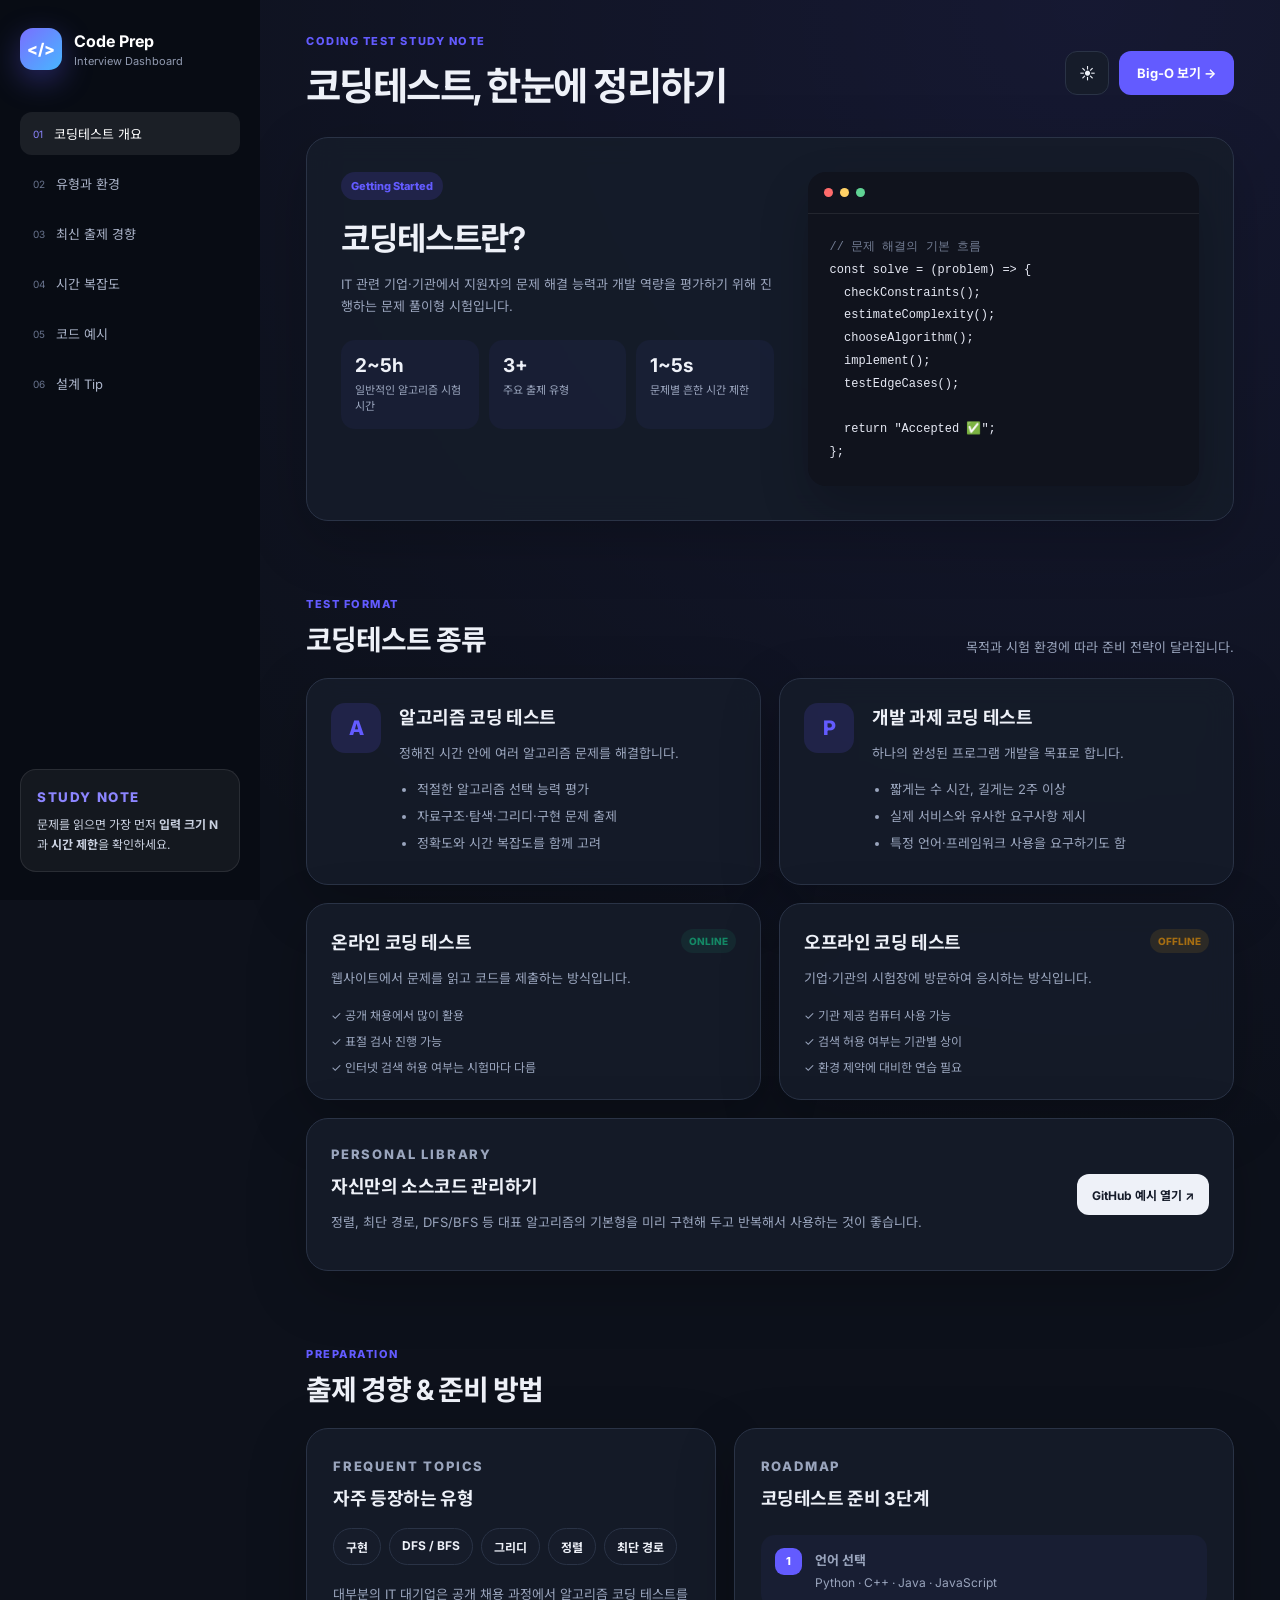
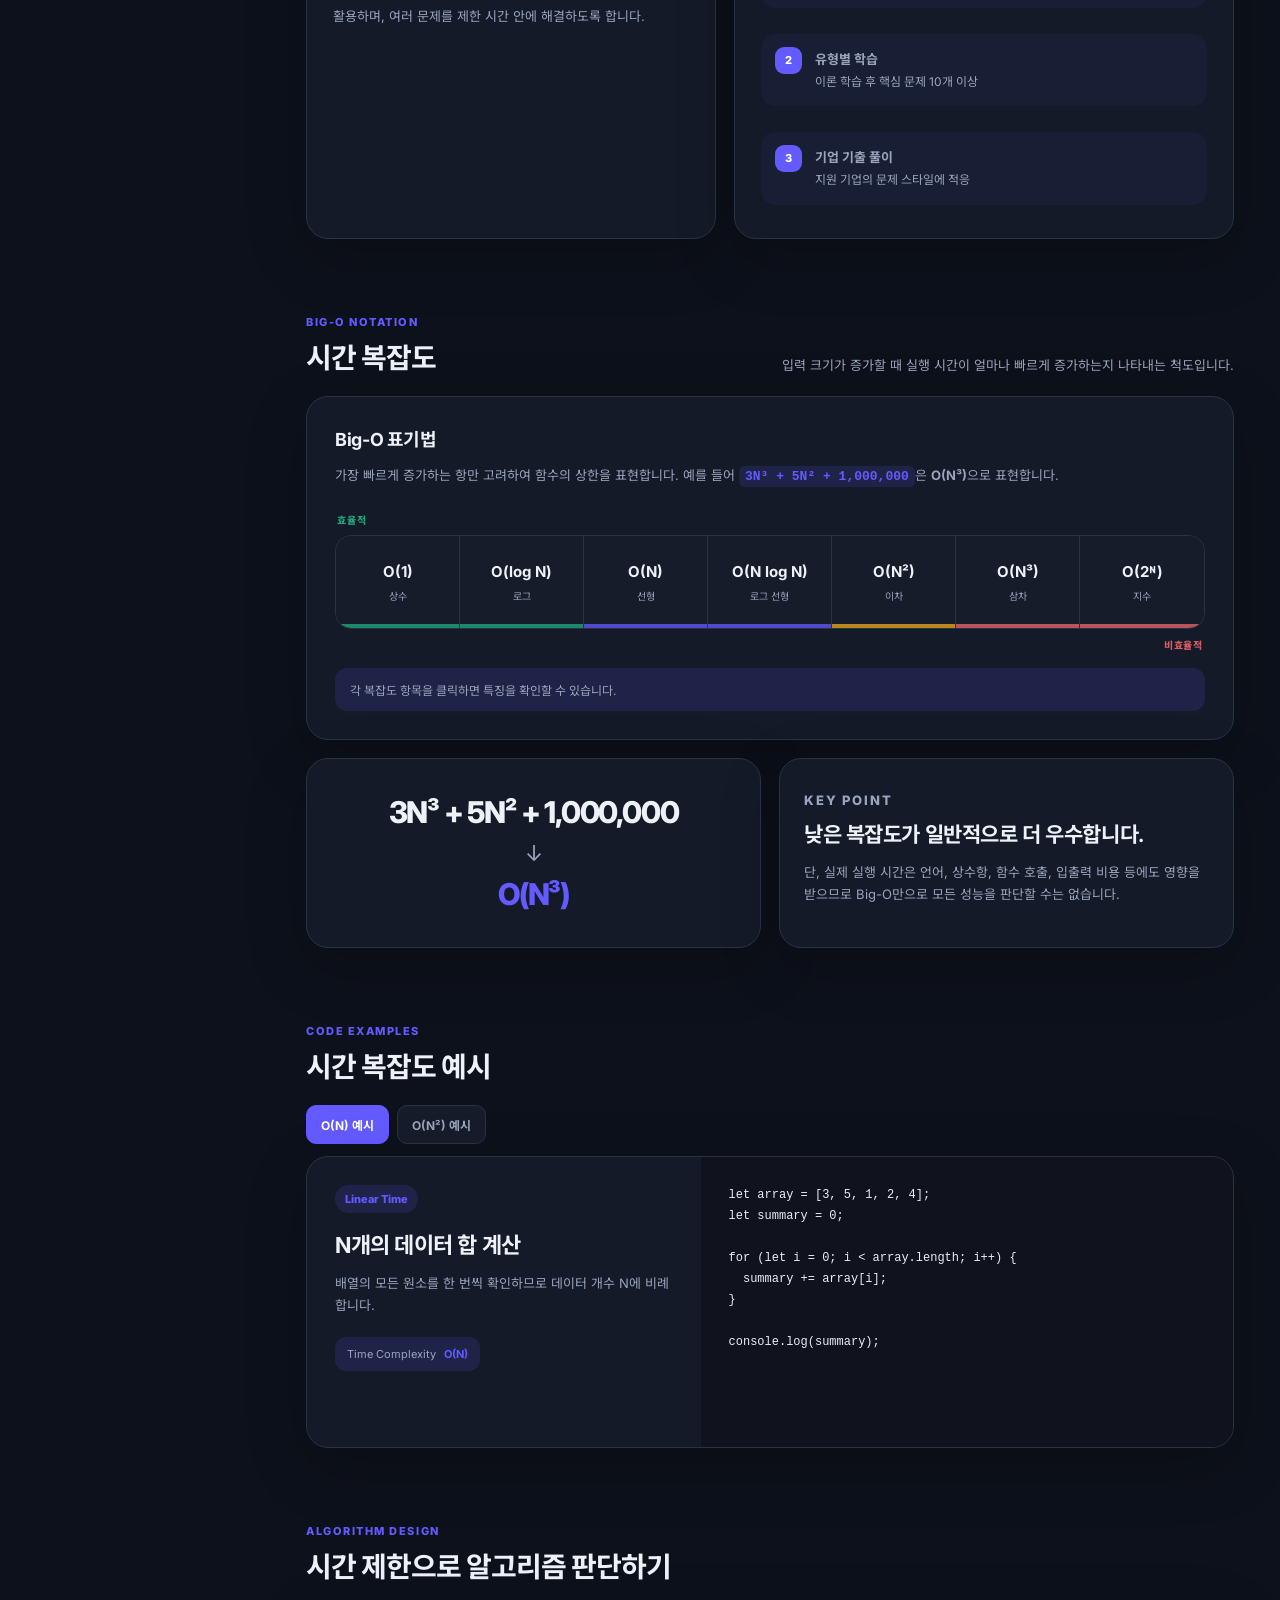
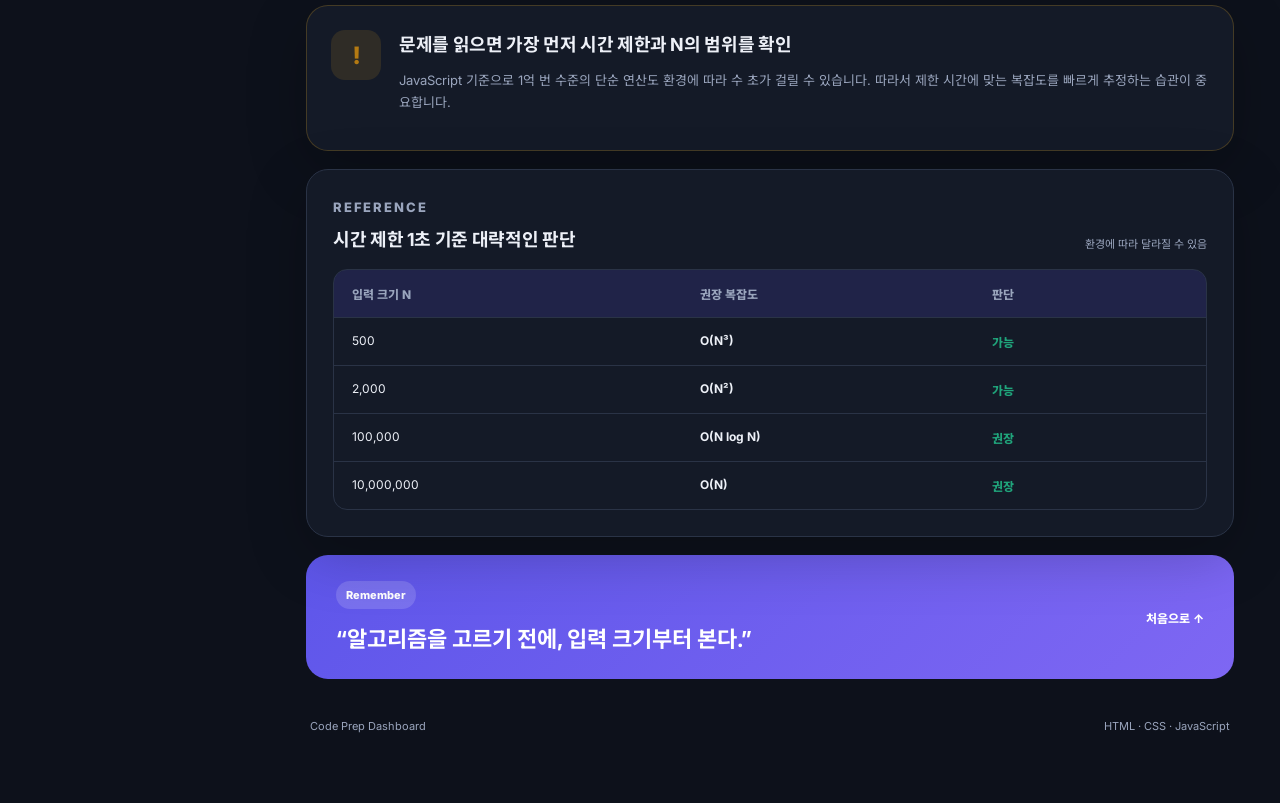
==== 01_fundamentals/ch01-JavaScript-basics/01-coding-test-overview/study/index.html @ edeecfef "Add files via upload" ====
<!DOCTYPE html>
<html lang="ko">
<head>
  <meta charset="UTF-8" />
  <meta name="viewport" content="width=device-width, initial-scale=1.0" />

  <!-- Favicon / App Icon -->
  <link rel="icon" type="image/png" sizes="64x64" href="./assets/favicon.png" />
  <link rel="apple-touch-icon" sizes="180x180" href="./assets/apple-touch-icon.png" />

  <!-- Social Share / KakaoTalk Open Graph -->
  <meta property="og:type" content="website" />
  <meta property="og:site_name" content="Code Prep" />
  <meta property="og:title" content="코딩테스트, 한눈에 정리하기" />
  <meta property="og:description" content="알고리즘 코딩테스트부터 시간 복잡도, Big-O, 코드 예시와 실전 팁까지 한눈에 정리한 학습 대시보드" />
  <meta property="og:image" content="https://YOUR-DOMAIN.com/og-image.png" />
  <meta property="og:image:width" content="1200" />
  <meta property="og:image:height" content="630" />
  <meta property="og:url" content="https://YOUR-DOMAIN.com/" />

  <!-- Optional: Twitter / other messengers -->
  <meta name="twitter:card" content="summary_large_image" />
  <meta name="twitter:title" content="코딩테스트, 한눈에 정리하기" />
  <meta name="twitter:description" content="알고리즘 · 시간 복잡도 · 코드 예시 · 실전 팁" />
  <meta name="twitter:image" content="https://YOUR-DOMAIN.com/og-image.png" />

  <title>코딩테스트 학습 대시보드</title>
  <link rel="preconnect" href="https://fonts.googleapis.com">
  <link rel="preconnect" href="https://fonts.gstatic.com" crossorigin>
  <link href="https://fonts.googleapis.com/css2?family=Inter:wght@400;500;600;700;800&family=Noto+Sans+KR:wght@400;500;600;700;800&display=swap" rel="stylesheet">
  <link rel="stylesheet" href="./style.css" />
</head>
<body class="dark">
  <div class="app-shell">
    <aside class="sidebar">
      <div class="brand">
        <div class="brand-mark">&lt;/&gt;</div>
        <div>
          <strong>Code Prep</strong>
          <span>Interview Dashboard</span>
        </div>
      </div>

      <nav class="nav">
        <a href="#overview" class="nav-link active"><span>01</span> 코딩테스트 개요</a>
        <a href="#types" class="nav-link"><span>02</span> 유형과 환경</a>
        <a href="#trend" class="nav-link"><span>03</span> 최신 출제 경향</a>
        <a href="#complexity" class="nav-link"><span>04</span> 시간 복잡도</a>
        <a href="#examples" class="nav-link"><span>05</span> 코드 예시</a>
        <a href="#tips" class="nav-link"><span>06</span> 설계 Tip</a>
      </nav>

      <div class="sidebar-note">
        <small>STUDY NOTE</small>
        <p>문제를 읽으면 가장 먼저 <b>입력 크기 N</b>과 <b>시간 제한</b>을 확인하세요.</p>
      </div>
    </aside>

    <main class="main">
      <header class="topbar">
        <div>
          <p class="eyebrow">CODING TEST STUDY NOTE</p>
          <h1>코딩테스트, 한눈에 정리하기</h1>
        </div>
        <div class="topbar-actions">
          <button id="themeBtn" class="icon-btn" aria-label="테마 변경">☀</button>
          <a class="primary-btn" href="#complexity">Big-O 보기 →</a>
        </div>
      </header>

      <section id="overview" class="hero card">
        <div class="hero-copy">
          <span class="badge">Getting Started</span>
          <h2>코딩테스트란?</h2>
          <p>
            IT 관련 기업·기관에서 지원자의 문제 해결 능력과 개발 역량을 평가하기 위해
            진행하는 문제 풀이형 시험입니다.
          </p>
          <div class="hero-metrics">
            <div><strong>2~5h</strong><span>일반적인 알고리즘 시험 시간</span></div>
            <div><strong>3+</strong><span>주요 출제 유형</span></div>
            <div><strong>1~5s</strong><span>문제별 흔한 시간 제한</span></div>
          </div>
        </div>
        <div class="terminal">
          <div class="terminal-head">
            <span></span><span></span><span></span>
          </div>
          <pre><code><span class="muted">// 문제 해결의 기본 흐름</span>
const solve = (problem) => {
  checkConstraints();
  estimateComplexity();
  chooseAlgorithm();
  implement();
  testEdgeCases();

  return "Accepted ✅";
};</code></pre>
        </div>
      </section>

      <section id="types" class="section">
        <div class="section-heading">
          <div>
            <p class="eyebrow">TEST FORMAT</p>
            <h2>코딩테스트 종류</h2>
          </div>
          <p>목적과 시험 환경에 따라 준비 전략이 달라집니다.</p>
        </div>

        <div class="grid two">
          <article class="card type-card">
            <div class="icon-box">A</div>
            <div>
              <h3>알고리즘 코딩 테스트</h3>
              <p>정해진 시간 안에 여러 알고리즘 문제를 해결합니다.</p>
              <ul>
                <li>적절한 알고리즘 선택 능력 평가</li>
                <li>자료구조·탐색·그리디·구현 문제 출제</li>
                <li>정확도와 시간 복잡도를 함께 고려</li>
              </ul>
            </div>
          </article>

          <article class="card type-card">
            <div class="icon-box">P</div>
            <div>
              <h3>개발 과제 코딩 테스트</h3>
              <p>하나의 완성된 프로그램 개발을 목표로 합니다.</p>
              <ul>
                <li>짧게는 수 시간, 길게는 2주 이상</li>
                <li>실제 서비스와 유사한 요구사항 제시</li>
                <li>특정 언어·프레임워크 사용을 요구하기도 함</li>
              </ul>
            </div>
          </article>
        </div>

        <div class="grid two">
          <article class="card">
            <div class="card-topline">
              <h3>온라인 코딩 테스트</h3>
              <span class="status online">ONLINE</span>
            </div>
            <p>웹사이트에서 문제를 읽고 코드를 제출하는 방식입니다.</p>
            <div class="check-list">
              <span>✓ 공개 채용에서 많이 활용</span>
              <span>✓ 표절 검사 진행 가능</span>
              <span>✓ 인터넷 검색 허용 여부는 시험마다 다름</span>
            </div>
          </article>

          <article class="card">
            <div class="card-topline">
              <h3>오프라인 코딩 테스트</h3>
              <span class="status offline">OFFLINE</span>
            </div>
            <p>기업·기관의 시험장에 방문하여 응시하는 방식입니다.</p>
            <div class="check-list">
              <span>✓ 기관 제공 컴퓨터 사용 가능</span>
              <span>✓ 검색 허용 여부는 기관별 상이</span>
              <span>✓ 환경 제약에 대비한 연습 필요</span>
            </div>
          </article>
        </div>

        <article class="card source-card">
          <div>
            <p class="eyebrow">PERSONAL LIBRARY</p>
            <h3>자신만의 소스코드 관리하기</h3>
            <p>
              정렬, 최단 경로, DFS/BFS 등 대표 알고리즘의 기본형을 미리 구현해 두고
              반복해서 사용하는 것이 좋습니다.
            </p>
          </div>
          <a href="https://github.com/ndb796/Python-Competitive-Programming-Team-Notes" target="_blank" rel="noreferrer">
            GitHub 예시 열기 ↗
          </a>
        </article>
      </section>

      <section id="trend" class="section">
        <div class="section-heading">
          <div>
            <p class="eyebrow">PREPARATION</p>
            <h2>출제 경향 & 준비 방법</h2>
          </div>
        </div>

        <div class="grid trend-grid">
          <article class="card highlight-card">
            <p class="eyebrow">FREQUENT TOPICS</p>
            <h3>자주 등장하는 유형</h3>
            <div class="chips">
              <span>구현</span>
              <span>DFS / BFS</span>
              <span>그리디</span>
              <span>정렬</span>
              <span>최단 경로</span>
            </div>
            <p class="subtle">
              대부분의 IT 대기업은 공개 채용 과정에서 알고리즘 코딩 테스트를 활용하며,
              여러 문제를 제한 시간 안에 해결하도록 합니다.
            </p>
          </article>

          <article class="card roadmap">
            <p class="eyebrow">ROADMAP</p>
            <h3>코딩테스트 준비 3단계</h3>
            <ol>
              <li><b>언어 선택</b><span>Python · C++ · Java · JavaScript</span></li>
              <li><b>유형별 학습</b><span>이론 학습 후 핵심 문제 10개 이상</span></li>
              <li><b>기업 기출 풀이</b><span>지원 기업의 문제 스타일에 적응</span></li>
            </ol>
          </article>
        </div>
      </section>

      <section id="complexity" class="section">
        <div class="section-heading">
          <div>
            <p class="eyebrow">BIG-O NOTATION</p>
            <h2>시간 복잡도</h2>
          </div>
          <p>입력 크기가 증가할 때 실행 시간이 얼마나 빠르게 증가하는지 나타내는 척도입니다.</p>
        </div>

        <article class="card bigo-card">
          <div class="bigo-intro">
            <h3>Big-O 표기법</h3>
            <p>
              가장 빠르게 증가하는 항만 고려하여 함수의 상한을 표현합니다.
              예를 들어 <code>3N³ + 5N² + 1,000,000</code>은 <b>O(N³)</b>으로 표현합니다.
            </p>
          </div>

          <div class="complexity-scale">
            <div class="scale-label good">효율적</div>
            <div class="scale-track">
              <button class="complexity-item best" data-note="입력 크기와 관계없이 일정한 시간이 걸립니다.">
                <strong>O(1)</strong><span>상수</span>
              </button>
              <button class="complexity-item best" data-note="입력이 커져도 증가 폭이 매우 작습니다. 이진 탐색이 대표적입니다.">
                <strong>O(log N)</strong><span>로그</span>
              </button>
              <button class="complexity-item good" data-note="입력 데이터를 한 번 순회하는 형태입니다.">
                <strong>O(N)</strong><span>선형</span>
              </button>
              <button class="complexity-item good" data-note="효율적인 정렬 알고리즘에서 자주 볼 수 있습니다.">
                <strong>O(N log N)</strong><span>로그 선형</span>
              </button>
              <button class="complexity-item warn" data-note="이중 반복문에서 흔히 나타나며 N이 커지면 부담이 큽니다.">
                <strong>O(N²)</strong><span>이차</span>
              </button>
              <button class="complexity-item bad" data-note="삼중 반복문 등에서 나타나며 큰 입력에서는 사용이 어렵습니다.">
                <strong>O(N³)</strong><span>삼차</span>
              </button>
              <button class="complexity-item bad" data-note="입력이 조금만 커져도 연산량이 폭발적으로 증가합니다.">
                <strong>O(2ᴺ)</strong><span>지수</span>
              </button>
            </div>
            <div class="scale-label bad-label">비효율적</div>
          </div>
          <div class="complexity-note" id="complexityNote">
            각 복잡도 항목을 클릭하면 특징을 확인할 수 있습니다.
          </div>
        </article>

        <div class="grid two">
          <article class="card formula-card">
            <span class="formula">3N³ + 5N² + 1,000,000</span>
            <div class="arrow">↓</div>
            <span class="formula result">O(N³)</span>
          </article>

          <article class="card keypoint-card">
            <p class="eyebrow">KEY POINT</p>
            <h3>낮은 복잡도가 일반적으로 더 우수합니다.</h3>
            <p>
              단, 실제 실행 시간은 언어, 상수항, 함수 호출, 입출력 비용 등에도 영향을 받으므로
              Big-O만으로 모든 성능을 판단할 수는 없습니다.
            </p>
          </article>
        </div>
      </section>

      <section id="examples" class="section">
        <div class="section-heading">
          <div>
            <p class="eyebrow">CODE EXAMPLES</p>
            <h2>시간 복잡도 예시</h2>
          </div>
        </div>

        <div class="tabs">
          <button class="tab active" data-tab="linear">O(N) 예시</button>
          <button class="tab" data-tab="square">O(N²) 예시</button>
        </div>

        <div class="tab-panel active" id="linear">
          <article class="card code-card">
            <div class="code-info">
              <span class="badge">Linear Time</span>
              <h3>N개의 데이터 합 계산</h3>
              <p>배열의 모든 원소를 한 번씩 확인하므로 데이터 개수 N에 비례합니다.</p>
              <div class="complexity-pill">Time Complexity <b>O(N)</b></div>
            </div>
            <pre><code>let array = [3, 5, 1, 2, 4];
let summary = 0;

for (let i = 0; i &lt; array.length; i++) {
  summary += array[i];
}

console.log(summary);</code></pre>
          </article>
        </div>

        <div class="tab-panel" id="square">
          <article class="card code-card">
            <div class="code-info">
              <span class="badge">Quadratic Time</span>
              <h3>이중 반복문</h3>
              <p>각 원소마다 다시 전체 원소를 확인하므로 대략 N × N번 연산합니다.</p>
              <div class="complexity-pill">Time Complexity <b>O(N²)</b></div>
              <p class="mini-note">
                모든 이중 반복문이 반드시 O(N²)은 아닙니다. 반복 범위와 내부 함수 호출 비용을 함께 확인해야 합니다.
              </p>
            </div>
            <pre><code>let array = [3, 5, 1, 2, 4];

for (let i = 0; i &lt; array.length; i++) {
  for (let j = 0; j &lt; array.length; j++) {
    let temp = array[i] * array[j];
    console.log(temp);
  }
}</code></pre>
          </article>
        </div>
      </section>

      <section id="tips" class="section">
        <div class="section-heading">
          <div>
            <p class="eyebrow">ALGORITHM DESIGN</p>
            <h2>시간 제한으로 알고리즘 판단하기</h2>
          </div>
        </div>

        <article class="card warning-card">
          <div class="warning-icon">!</div>
          <div>
            <h3>문제를 읽으면 가장 먼저 시간 제한과 N의 범위를 확인</h3>
            <p>
              JavaScript 기준으로 1억 번 수준의 단순 연산도 환경에 따라 수 초가 걸릴 수 있습니다.
              따라서 제한 시간에 맞는 복잡도를 빠르게 추정하는 습관이 중요합니다.
            </p>
          </div>
        </article>

        <div class="card table-card">
          <div class="table-head">
            <div>
              <p class="eyebrow">REFERENCE</p>
              <h3>시간 제한 1초 기준 대략적인 판단</h3>
            </div>
            <span>환경에 따라 달라질 수 있음</span>
          </div>

          <div class="complexity-table">
            <div class="row header">
              <span>입력 크기 N</span>
              <span>권장 복잡도</span>
              <span>판단</span>
            </div>
            <div class="row">
              <span>500</span>
              <span><b>O(N³)</b></span>
              <span class="ok">가능</span>
            </div>
            <div class="row">
              <span>2,000</span>
              <span><b>O(N²)</b></span>
              <span class="ok">가능</span>
            </div>
            <div class="row">
              <span>100,000</span>
              <span><b>O(N log N)</b></span>
              <span class="ok">권장</span>
            </div>
            <div class="row">
              <span>10,000,000</span>
              <span><b>O(N)</b></span>
              <span class="ok">권장</span>
            </div>
          </div>
        </div>

        <article class="final-callout">
          <div>
            <span class="badge">Remember</span>
            <h3>“알고리즘을 고르기 전에, 입력 크기부터 본다.”</h3>
          </div>
          <a href="#overview">처음으로 ↑</a>
        </article>
      </section>

      <footer>
        <span>Code Prep Dashboard</span>
        <span>HTML · CSS · JavaScript</span>
      </footer>
    </main>
  </div>

  <script src="./script.js"></script>
</body>
</html>
---- 01_fundamentals/ch01-JavaScript-basics/01-coding-test-overview/study/style.css ----
:root {
  --bg: #f6f7fb;
  --panel: rgba(255,255,255,.88);
  --panel-solid: #ffffff;
  --text: #172033;
  --muted: #6f7890;
  --line: #e7e9f0;
  --accent: #635bff;
  --accent-2: #8b5cf6;
  --navy: #10182a;
  --soft: #eef0ff;
  --green: #20a47b;
  --yellow: #d69a1f;
  --red: #d65d65;
  --shadow: 0 18px 60px rgba(20, 30, 60, .08);
}

* { box-sizing: border-box; }
html { scroll-behavior: smooth; }

body {
  margin: 0;
  font-family: "Inter", "Noto Sans KR", sans-serif;
  background:
    radial-gradient(circle at 85% 0%, rgba(99,91,255,.10), transparent 28%),
    var(--bg);
  color: var(--text);
}

body.dark {
  --bg: #0d111b;
  --panel: rgba(22, 28, 42, .9);
  --panel-solid: #161c2a;
  --text: #eef1f8;
  --muted: #9aa5bd;
  --line: #2a3346;
  --soft: rgba(99,91,255,.15);
  --navy: #080c14;
  --shadow: 0 18px 60px rgba(0,0,0,.22);
}

a { color: inherit; text-decoration: none; }
button { font: inherit; }
code, pre { font-family: "SFMono-Regular", Consolas, "Liberation Mono", monospace; }

.app-shell {
  display: grid;
  grid-template-columns: 260px minmax(0, 1fr);
  min-height: 100vh;
}

.sidebar {
  position: fixed;
  inset: 0 auto 0 0;
  width: 260px;
  padding: 28px 20px;
  background: var(--navy);
  color: #fff;
  display: flex;
  flex-direction: column;
  z-index: 10;
}

.brand {
  display: flex;
  align-items: center;
  gap: 12px;
  margin-bottom: 42px;
}

.brand-mark {
  width: 42px;
  height: 42px;
  border-radius: 13px;
  background: linear-gradient(135deg, #796fff, #48b6ff);
  display: grid;
  place-items: center;
  font-weight: 800;
  box-shadow: 0 10px 30px rgba(99,91,255,.35);
}

.brand strong { display: block; font-size: 16px; }
.brand span { display: block; margin-top: 3px; font-size: 11px; color: #919ab0; }

.nav { display: grid; gap: 7px; }
.nav-link {
  display: flex;
  gap: 11px;
  align-items: center;
  padding: 12px 13px;
  border-radius: 12px;
  font-size: 13px;
  color: #aab3c8;
  transition: .2s;
}
.nav-link span { font-size: 10px; color: #69748e; }
.nav-link:hover,
.nav-link.active {
  color: #fff;
  background: rgba(255,255,255,.08);
}
.nav-link.active span { color: #8c85ff; }

.sidebar-note {
  margin-top: auto;
  padding: 16px;
  border: 1px solid rgba(255,255,255,.09);
  background: rgba(255,255,255,.05);
  border-radius: 16px;
}
.sidebar-note small { color: #8c85ff; font-weight: 800; letter-spacing: .12em; }
.sidebar-note p { margin: 9px 0 0; color: #cbd2e1; font-size: 12px; line-height: 1.65; }

.main {
  grid-column: 2;
  width: min(1180px, calc(100vw - 260px));
  padding: 34px 46px 70px;
  margin: 0 auto;
}

.topbar {
  display: flex;
  justify-content: space-between;
  gap: 24px;
  align-items: center;
  margin-bottom: 26px;
}
.eyebrow {
  margin: 0 0 7px;
  color: var(--accent);
  font-size: 11px;
  font-weight: 800;
  letter-spacing: .14em;
}
.topbar h1 {
  margin: 0;
  font-size: clamp(26px, 3vw, 42px);
  letter-spacing: -.04em;
}
.topbar-actions { display: flex; gap: 10px; }
.icon-btn, .primary-btn {
  border: 1px solid var(--line);
  background: var(--panel-solid);
  color: var(--text);
  height: 44px;
  border-radius: 12px;
  display: inline-flex;
  align-items: center;
  justify-content: center;
}
.icon-btn { width: 44px; cursor: pointer; }
.primary-btn {
  padding: 0 17px;
  border-color: transparent;
  background: var(--accent);
  color: #fff;
  font-size: 13px;
  font-weight: 700;
}

.card {
  background: var(--panel);
  border: 1px solid var(--line);
  border-radius: 22px;
  box-shadow: var(--shadow);
  backdrop-filter: blur(14px);
}

.hero {
  display: grid;
  grid-template-columns: 1.05fr .95fr;
  gap: 34px;
  padding: 34px;
  overflow: hidden;
}
.hero h2, .section h2 { margin: 0; letter-spacing: -.035em; }
.hero h2 { font-size: 32px; margin-top: 13px; }
.hero-copy > p {
  margin: 14px 0 23px;
  color: var(--muted);
  line-height: 1.8;
  font-size: 15px;
}
.badge {
  display: inline-flex;
  padding: 7px 10px;
  border-radius: 999px;
  background: var(--soft);
  color: var(--accent);
  font-weight: 800;
  font-size: 11px;
}
.hero-metrics {
  display: grid;
  grid-template-columns: repeat(3, 1fr);
  gap: 10px;
}
.hero-metrics div {
  padding: 14px;
  background: rgba(99,91,255,.055);
  border-radius: 14px;
}
.hero-metrics strong { display: block; font-size: 19px; }
.hero-metrics span { display: block; margin-top: 6px; color: var(--muted); font-size: 11px; line-height: 1.45; }

.terminal {
  background: #10131d;
  border-radius: 18px;
  min-height: 250px;
  box-shadow: 0 22px 50px rgba(0,0,0,.2);
  overflow: hidden;
}
.terminal-head {
  height: 42px;
  display: flex;
  gap: 7px;
  align-items: center;
  padding: 0 16px;
  border-bottom: 1px solid rgba(255,255,255,.08);
}
.terminal-head span { width: 9px; height: 9px; border-radius: 99px; background: #434a5b; }
.terminal-head span:nth-child(1) { background: #ff6b6b; }
.terminal-head span:nth-child(2) { background: #ffd166; }
.terminal-head span:nth-child(3) { background: #60d394; }
.terminal pre { margin: 0; padding: 22px; color: #e6e9f4; font-size: 12px; line-height: 1.9; }
.terminal .muted { color: #737d94; }

.section { padding-top: 76px; }
.section-heading {
  display: flex;
  align-items: end;
  justify-content: space-between;
  gap: 25px;
  margin-bottom: 20px;
}
.section-heading h2 { font-size: 28px; }
.section-heading > p { margin: 0; max-width: 510px; color: var(--muted); font-size: 13px; line-height: 1.6; text-align: right; }

.grid { display: grid; gap: 18px; margin-top: 18px; }
.grid.two { grid-template-columns: repeat(2, minmax(0,1fr)); }
.trend-grid { grid-template-columns: .9fr 1.1fr; }

.type-card {
  padding: 24px;
  display: grid;
  grid-template-columns: 50px 1fr;
  gap: 18px;
}
.icon-box {
  width: 50px; height: 50px;
  display: grid; place-items: center;
  border-radius: 14px;
  background: var(--soft);
  color: var(--accent);
  font-size: 20px; font-weight: 800;
}
.card h3 { margin: 0; font-size: 18px; letter-spacing: -.02em; }
.card p { color: var(--muted); line-height: 1.7; font-size: 13px; }
.card ul { padding-left: 18px; margin: 15px 0 0; }
.card li { margin: 7px 0; color: var(--muted); font-size: 13px; line-height: 1.55; }

.grid.two > .card:not(.type-card) { padding: 24px; }
.card-topline { display: flex; align-items: center; justify-content: space-between; gap: 12px; }
.status { font-size: 10px; font-weight: 800; padding: 6px 8px; border-radius: 999px; }
.status.online { color: #148865; background: rgba(32,164,123,.11); }
.status.offline { color: #a56d12; background: rgba(214,154,31,.12); }
.check-list { display: grid; gap: 9px; margin-top: 16px; }
.check-list span { color: var(--muted); font-size: 12px; }

.source-card {
  margin-top: 18px;
  padding: 24px;
  display: flex;
  align-items: center;
  justify-content: space-between;
  gap: 24px;
}
.source-card p { max-width: 690px; }
.source-card a {
  flex: 0 0 auto;
  padding: 12px 15px;
  border-radius: 12px;
  background: var(--text);
  color: var(--panel-solid);
  font-size: 12px;
  font-weight: 700;
}

.highlight-card, .roadmap { padding: 26px; }
.chips { display: flex; flex-wrap: wrap; gap: 8px; margin: 18px 0 10px; }
.chips span {
  padding: 9px 12px;
  border: 1px solid var(--line);
  border-radius: 999px;
  background: var(--panel-solid);
  font-size: 12px;
  font-weight: 700;
}
.subtle { margin-top: 18px !important; }
.roadmap ol { list-style: none; margin: 18px 0 0; padding: 0; display: grid; gap: 12px; counter-reset: steps; }
.roadmap li {
  counter-increment: steps;
  position: relative;
  padding: 15px 15px 15px 54px;
  border-radius: 14px;
  background: rgba(99,91,255,.055);
}
.roadmap li::before {
  content: counter(steps);
  position: absolute;
  left: 14px; top: 13px;
  width: 27px; height: 27px;
  display: grid; place-items: center;
  border-radius: 9px;
  background: var(--accent);
  color: #fff;
  font-size: 11px; font-weight: 800;
}
.roadmap b, .roadmap span { display: block; }
.roadmap span { margin-top: 4px; color: var(--muted); font-size: 12px; }

.bigo-card { padding: 28px; }
.bigo-intro { max-width: 760px; }
.bigo-intro code { padding: 3px 6px; border-radius: 6px; background: var(--soft); color: var(--accent); font-weight: 700; }
.complexity-scale { margin-top: 24px; }
.scale-track {
  display: grid;
  grid-template-columns: repeat(7, 1fr);
  border-radius: 16px;
  overflow: hidden;
  border: 1px solid var(--line);
}
.complexity-item {
  border: 0;
  min-height: 92px;
  padding: 14px 8px;
  cursor: pointer;
  color: var(--text);
  background: var(--panel-solid);
  border-right: 1px solid var(--line);
  transition: .2s;
}
.complexity-item:last-child { border-right: 0; }
.complexity-item:hover { transform: translateY(-3px); z-index: 1; box-shadow: 0 10px 24px rgba(0,0,0,.08); }
.complexity-item strong, .complexity-item span { display: block; }
.complexity-item strong { font-size: 15px; }
.complexity-item span { margin-top: 7px; color: var(--muted); font-size: 10px; }
.complexity-item.best { box-shadow: inset 0 -4px 0 rgba(32,164,123,.8); }
.complexity-item.good { box-shadow: inset 0 -4px 0 rgba(99,91,255,.75); }
.complexity-item.warn { box-shadow: inset 0 -4px 0 rgba(214,154,31,.85); }
.complexity-item.bad { box-shadow: inset 0 -4px 0 rgba(214,93,101,.85); }
.scale-label { margin: 8px 2px; font-size: 10px; font-weight: 800; text-transform: uppercase; letter-spacing: .08em; }
.scale-label.good { color: var(--green); }
.scale-label.bad-label { color: var(--red); text-align: right; }
.complexity-note {
  margin-top: 16px;
  padding: 13px 15px;
  border-radius: 12px;
  background: var(--soft);
  color: var(--muted);
  font-size: 12px;
}
.formula-card { min-height: 190px; display: grid; place-items: center; align-content: center; gap: 10px; }
.formula { font-size: clamp(20px, 2.4vw, 30px); font-weight: 800; letter-spacing: -.04em; }
.formula.result { color: var(--accent); }
.arrow { color: var(--muted); font-size: 22px; }
.keypoint-card { display: flex; flex-direction: column; justify-content: center; }
.keypoint-card h3 { font-size: 21px; }

.tabs { display: flex; gap: 8px; margin-bottom: 12px; }
.tab {
  border: 1px solid var(--line);
  background: var(--panel-solid);
  color: var(--muted);
  padding: 10px 14px;
  border-radius: 10px;
  cursor: pointer;
  font-size: 12px;
  font-weight: 700;
}
.tab.active { background: var(--accent); color: #fff; border-color: var(--accent); }
.tab-panel { display: none; }
.tab-panel.active { display: block; }
.code-card {
  display: grid;
  grid-template-columns: .85fr 1.15fr;
  overflow: hidden;
}
.code-info { padding: 28px; }
.code-info h3 { margin-top: 14px; font-size: 22px; }
.code-info pre { margin: 0; }
.code-card pre {
  margin: 0;
  padding: 28px;
  min-height: 290px;
  background: #10131d;
  color: #e9edf7;
  overflow-x: auto;
  line-height: 1.75;
  font-size: 12px;
}
.complexity-pill {
  display: inline-flex;
  gap: 8px;
  margin-top: 8px;
  padding: 10px 12px;
  border-radius: 11px;
  background: var(--soft);
  color: var(--muted);
  font-size: 11px;
}
.complexity-pill b { color: var(--accent); }
.mini-note { font-size: 11px !important; }

.warning-card {
  padding: 24px;
  display: grid;
  grid-template-columns: 50px 1fr;
  align-items: start;
  gap: 18px;
  border-color: rgba(214,154,31,.25);
}
.warning-icon {
  width: 50px; height: 50px;
  display: grid; place-items: center;
  border-radius: 14px;
  background: rgba(214,154,31,.14);
  color: #b47a12;
  font-size: 24px; font-weight: 800;
}
.table-card { margin-top: 18px; padding: 26px; }
.table-head {
  display: flex; justify-content: space-between; gap: 20px; align-items: end;
  margin-bottom: 18px;
}
.table-head > span { color: var(--muted); font-size: 11px; }
.complexity-table { border: 1px solid var(--line); border-radius: 14px; overflow: hidden; }
.row {
  display: grid;
  grid-template-columns: 1.2fr 1fr .7fr;
  gap: 12px;
  padding: 15px 18px;
  border-top: 1px solid var(--line);
  font-size: 12px;
}
.row:first-child { border-top: 0; }
.row.header { background: var(--soft); color: var(--muted); font-weight: 800; }
.ok { color: var(--green); font-weight: 800; }

.final-callout {
  margin-top: 18px;
  padding: 26px 30px;
  border-radius: 22px;
  background: linear-gradient(135deg, #5e56ea, #7e67f3);
  color: #fff;
  display: flex;
  align-items: center;
  justify-content: space-between;
  gap: 24px;
}
.final-callout .badge { background: rgba(255,255,255,.15); color: #fff; }
.final-callout h3 { margin: 12px 0 0; font-size: 22px; }
.final-callout a { font-size: 12px; font-weight: 800; }

footer {
  display: flex;
  justify-content: space-between;
  padding: 40px 4px 0;
  color: var(--muted);
  font-size: 11px;
}

@media (max-width: 980px) {
  .app-shell { display: block; }
  .sidebar { position: static; width: auto; height: auto; padding: 18px 20px; }
  .brand { margin-bottom: 18px; }
  .nav { display: flex; overflow-x: auto; padding-bottom: 4px; }
  .nav-link { flex: 0 0 auto; }
  .sidebar-note { display: none; }
  .main { width: 100%; padding: 26px 22px 60px; }
}

@media (max-width: 760px) {
  .topbar { align-items: flex-start; }
  .primary-btn { display: none; }
  .hero,
  .grid.two,
  .trend-grid,
  .code-card { grid-template-columns: 1fr; }
  .hero { padding: 22px; }
  .hero-metrics { grid-template-columns: 1fr; }
  .section { padding-top: 56px; }
  .section-heading { display: block; }
  .section-heading > p { margin-top: 8px; text-align: left; }
  .source-card, .final-callout { align-items: flex-start; flex-direction: column; }
  .scale-track { grid-template-columns: repeat(2, 1fr); }
  .complexity-item { border-bottom: 1px solid var(--line); }
  .row { grid-template-columns: 1fr 1fr .7fr; padding: 13px 12px; }
  footer { gap: 10px; flex-direction: column; }
}


/* =========================
   Mobile UX Optimization
   ========================= */
html, body {
  max-width: 100%;
  overflow-x: hidden;
}

img, svg, video, canvas {
  max-width: 100%;
}

pre, code {
  max-width: 100%;
}

@media (max-width: 980px) {
  .app-shell {
    display: block;
    min-width: 0;
  }

  .sidebar {
    position: sticky;
    top: 0;
    width: 100%;
    height: auto;
    padding: 14px 16px 12px;
    z-index: 100;
    box-shadow: 0 8px 28px rgba(12, 18, 32, .10);
  }

  .brand {
    margin-bottom: 12px;
  }

  .brand-mark {
    width: 38px;
    height: 38px;
    border-radius: 12px;
  }

  .brand strong {
    font-size: 14px;
  }

  .brand span {
    font-size: 10px;
  }

  .nav {
    display: grid;
    grid-template-columns: repeat(3, minmax(0, 1fr));
    gap: 6px;
    overflow: visible;
    padding-bottom: 0;
  }

  .nav-link {
    min-width: 0;
    justify-content: center;
    padding: 9px 8px;
    border-radius: 10px;
    font-size: 11px;
    white-space: nowrap;
  }

  .nav-link span {
    display: none;
  }

  .sidebar-note {
    display: none;
  }

  .main {
    width: 100%;
    max-width: 100%;
    padding: 22px 16px 54px;
    overflow-x: hidden;
  }

  .topbar {
    margin-bottom: 20px;
  }
}

@media (max-width: 760px) {
  body {
    background:
      radial-gradient(circle at 88% 0%, rgba(99,91,255,.08), transparent 24%),
      var(--bg);
  }

  .sidebar {
    padding: 12px 12px 10px;
  }

  .nav {
    grid-template-columns: repeat(3, minmax(0, 1fr));
    gap: 5px;
  }

  .nav-link {
    padding: 8px 6px;
    font-size: 10px;
    line-height: 1.25;
  }

  .main {
    padding: 18px 12px 48px;
  }

  .topbar {
    gap: 12px;
    align-items: center;
  }

  .topbar h1 {
    font-size: 27px;
    line-height: 1.22;
  }

  .eyebrow {
    font-size: 10px;
  }

  .icon-btn {
    flex: 0 0 auto;
    width: 42px;
    height: 42px;
  }

  .hero,
  .grid.two,
  .trend-grid,
  .code-card {
    grid-template-columns: 1fr;
  }

  .hero {
    gap: 22px;
    padding: 22px;
    border-radius: 18px;
  }

  .hero h2 {
    font-size: 28px;
  }

  .hero-copy > p {
    font-size: 13px;
    line-height: 1.75;
  }

  .hero-metrics {
    grid-template-columns: 1fr;
    gap: 10px;
  }

  .hero-metrics div {
    padding: 14px 15px;
  }

  .terminal {
    min-height: 0;
    border-radius: 15px;
  }

  .terminal pre {
    padding: 18px;
    font-size: 11px;
    line-height: 1.7;
    white-space: pre-wrap;
    word-break: break-word;
    overflow-wrap: anywhere;
  }

  .section {
    padding-top: 50px;
  }

  .section-heading {
    display: block;
    margin-bottom: 16px;
  }

  .section-heading h2 {
    font-size: 24px;
  }

  .section-heading > p {
    margin-top: 8px;
    text-align: left;
    font-size: 12px;
  }

  .card {
    border-radius: 18px;
  }

  .type-card {
    grid-template-columns: 42px 1fr;
    gap: 14px;
    padding: 20px;
  }

  .icon-box {
    width: 42px;
    height: 42px;
    border-radius: 12px;
    font-size: 17px;
  }

  .card h3 {
    font-size: 16px;
  }

  .card p,
  .card li {
    font-size: 12px;
  }

  .grid {
    gap: 12px;
    margin-top: 12px;
  }

  .grid.two > .card:not(.type-card),
  .highlight-card,
  .roadmap,
  .bigo-card,
  .table-card,
  .warning-card {
    padding: 20px;
  }

  .source-card,
  .final-callout {
    padding: 20px;
    gap: 16px;
  }

  .source-card a {
    width: 100%;
    text-align: center;
  }

  .chips {
    gap: 7px;
  }

  .chips span {
    padding: 8px 10px;
    font-size: 11px;
  }

  .complexity-scale {
    margin-top: 18px;
  }

  .scale-track {
    grid-template-columns: repeat(2, minmax(0,1fr));
    gap: 8px;
    border: 0;
    overflow: visible;
  }

  .complexity-item {
    min-height: 76px;
    border: 1px solid var(--line) !important;
    border-radius: 12px;
  }

  .complexity-item:hover {
    transform: none;
  }

  .scale-label {
    display: none;
  }

  .complexity-note {
    margin-top: 12px;
    font-size: 11px;
  }

  .formula-card {
    min-height: 150px;
  }

  .formula {
    font-size: 21px;
    text-align: center;
  }

  .tabs {
    width: 100%;
  }

  .tab {
    flex: 1 1 0;
    text-align: center;
  }

  .code-card {
    overflow: hidden;
  }

  .code-info {
    padding: 20px;
  }

  .code-info h3 {
    font-size: 19px;
  }

  .code-card pre {
    min-height: 0;
    padding: 20px;
    font-size: 11px;
    line-height: 1.65;
    white-space: pre-wrap;
    word-break: break-word;
    overflow-wrap: anywhere;
    overflow-x: hidden;
  }

  .warning-card {
    grid-template-columns: 42px 1fr;
    gap: 14px;
  }

  .warning-icon {
    width: 42px;
    height: 42px;
    border-radius: 12px;
    font-size: 20px;
  }

  .table-head {
    display: block;
  }

  .table-head > span {
    display: block;
    margin-top: 8px;
  }

  .complexity-table {
    border-radius: 12px;
  }

  .row {
    grid-template-columns: 1.15fr .95fr .65fr;
    gap: 8px;
    padding: 12px 10px;
    font-size: 11px;
  }

  .final-callout {
    align-items: flex-start;
    flex-direction: column;
  }

  .final-callout h3 {
    font-size: 18px;
    line-height: 1.5;
  }

  footer {
    gap: 8px;
    flex-direction: column;
  }
}

@media (max-width: 430px) {
  .nav {
    grid-template-columns: repeat(2, minmax(0, 1fr));
  }

  .nav-link {
    font-size: 10px;
  }

  .topbar h1 {
    font-size: 24px;
  }

  .hero {
    padding: 20px;
  }

  .hero h2 {
    font-size: 25px;
  }

  .scale-track {
    grid-template-columns: 1fr 1fr;
  }

  .row {
    grid-template-columns: 1fr .9fr .6fr;
    font-size: 10px;
  }
}


/* =========================
   Dark-first + Mobile Sticky Navigation
   ========================= */

/* Section anchor offset so headings are not hidden under sticky mobile header */
main section[id] {
  scroll-margin-top: 28px;
}

@media (max-width: 980px) {
  .sidebar {
    position: sticky;
    top: 0;
    z-index: 1000;
    background: rgba(8, 12, 20, .96);
    backdrop-filter: blur(18px);
    -webkit-backdrop-filter: blur(18px);
    border-bottom: 1px solid rgba(255,255,255,.07);
  }

  /* Keep the whole section navigation visible with no horizontal scrollbar */
  .nav {
    overflow: visible;
    scrollbar-width: none;
  }

  .nav::-webkit-scrollbar {
    display: none;
  }

  main section[id] {
    scroll-margin-top: 138px;
  }
}

@media (max-width: 760px) {
  .sidebar {
    top: 0;
    padding-top: max(10px, env(safe-area-inset-top));
  }

  .brand {
    margin-bottom: 10px;
  }

  .nav {
    grid-template-columns: repeat(3, minmax(0, 1fr));
  }

  .nav-link {
    min-height: 34px;
  }

  main section[id] {
    scroll-margin-top: 142px;
  }
}

@media (max-width: 430px) {
  /* 3 columns keeps the header shorter than the previous 2-column layout */
  .nav {
    grid-template-columns: repeat(3, minmax(0, 1fr));
  }

  .nav-link {
    padding: 8px 3px;
    font-size: 9.5px;
    letter-spacing: -.02em;
  }

  main section[id] {
    scroll-margin-top: 140px;
  }
}


/* =========================
   FIX: Mobile header must never disappear
   ========================= */
@media (max-width: 980px) {
  .sidebar {
    position: fixed !important;
    top: 0;
    left: 0;
    right: 0;
    width: 100% !important;
    z-index: 9999;
    background: rgba(8, 12, 20, .97);
    backdrop-filter: blur(18px);
    -webkit-backdrop-filter: blur(18px);
  }

  .main {
    padding-top: 162px;
  }

  main section[id] {
    scroll-margin-top: 154px;
  }
}

@media (max-width: 760px) {
  .sidebar {
    padding-top: max(10px, env(safe-area-inset-top));
  }

  .main {
    padding-top: 154px;
  }

  main section[id] {
    scroll-margin-top: 148px;
  }
}

@media (max-width: 430px) {
  .main {
    padding-top: 154px;
  }

  main section[id] {
    scroll-margin-top: 148px;
  }
}


/* =========================
   FINAL FIX: fixed mobile header height only
   ========================= */
@media (max-width: 980px) {
  .sidebar {
    position: fixed !important;
    inset: auto !important;
    top: 0 !important;
    left: 0 !important;
    right: 0 !important;
    bottom: auto !important;
    width: 100% !important;
    height: auto !important;
    min-height: 0 !important;
    max-height: none !important;
    z-index: 9999;
    overflow: visible !important;
  }

  .main {
    margin-top: 0 !important;
    padding-top: 160px !important;
  }
}

@media (max-width: 760px) {
  .main {
    padding-top: 150px !important;
  }
}

@media (max-width: 430px) {
  .main {
    padding-top: 148px !important;
  }
}
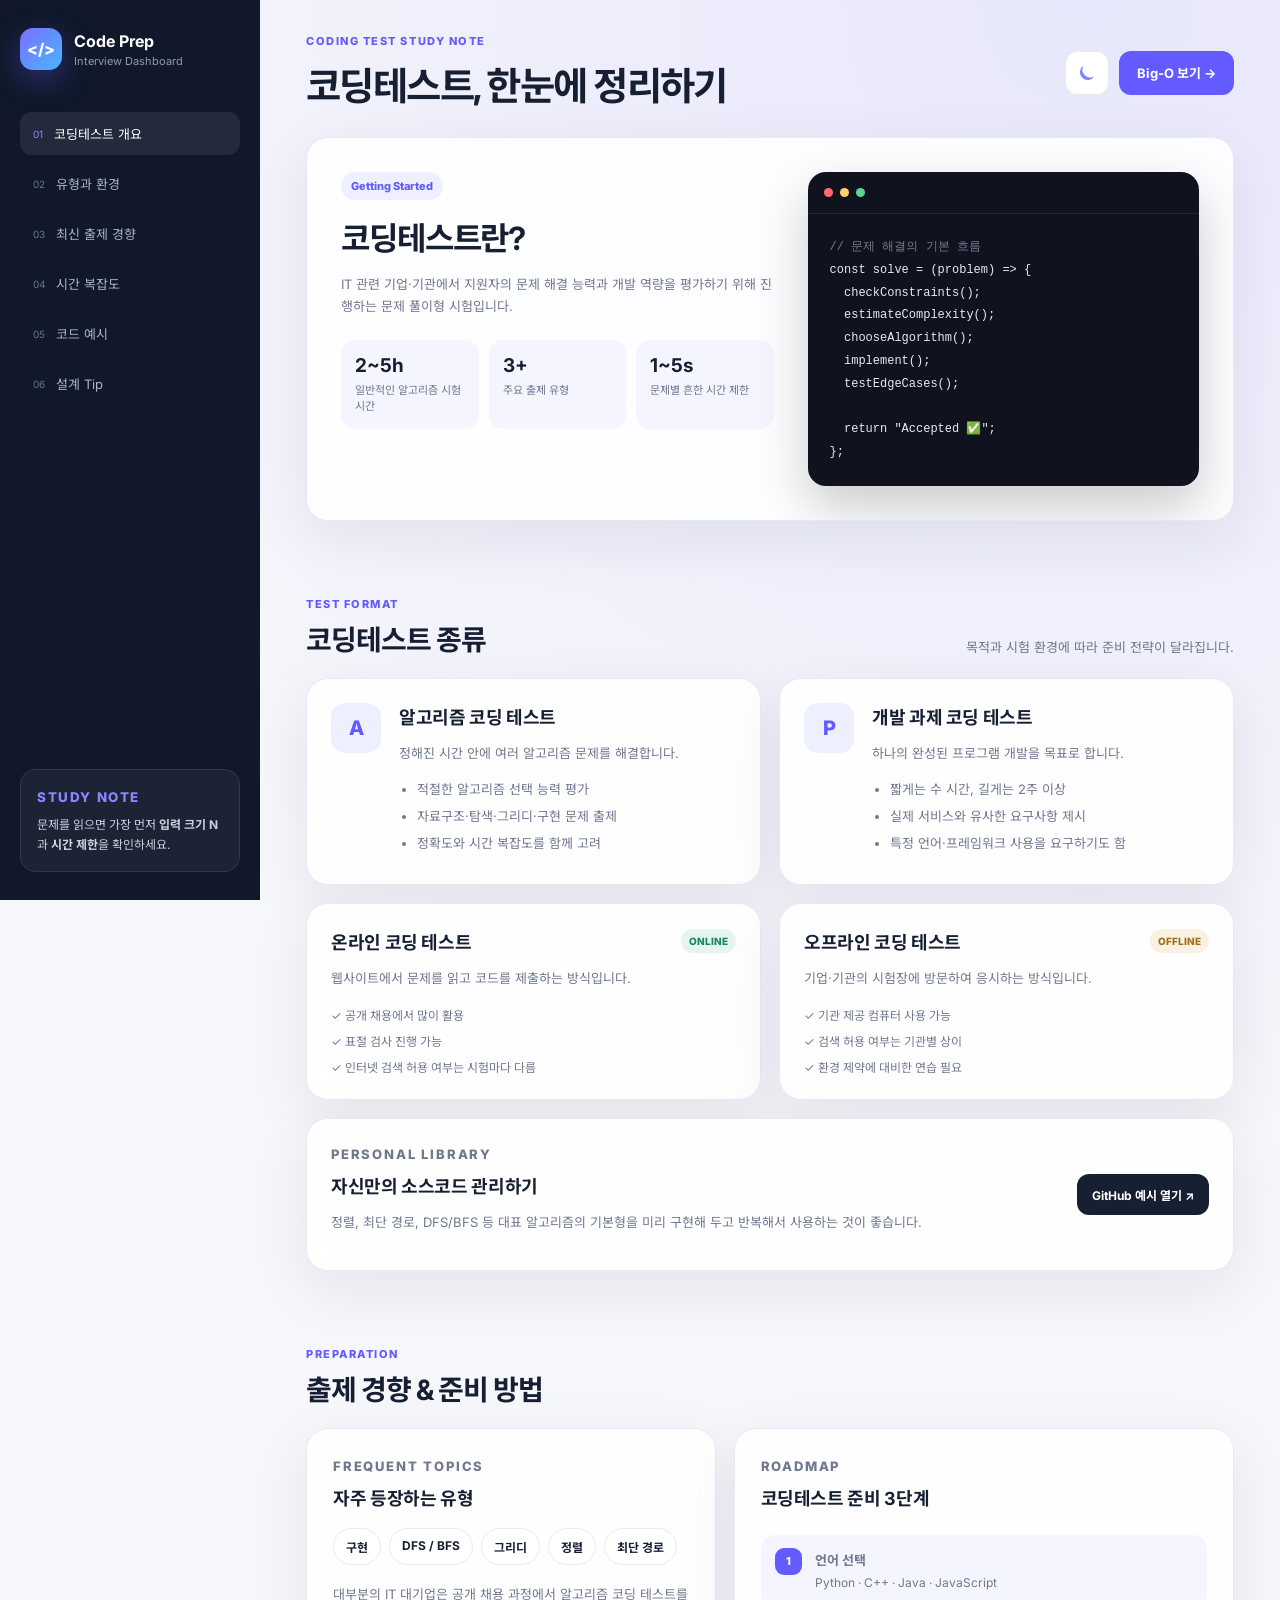
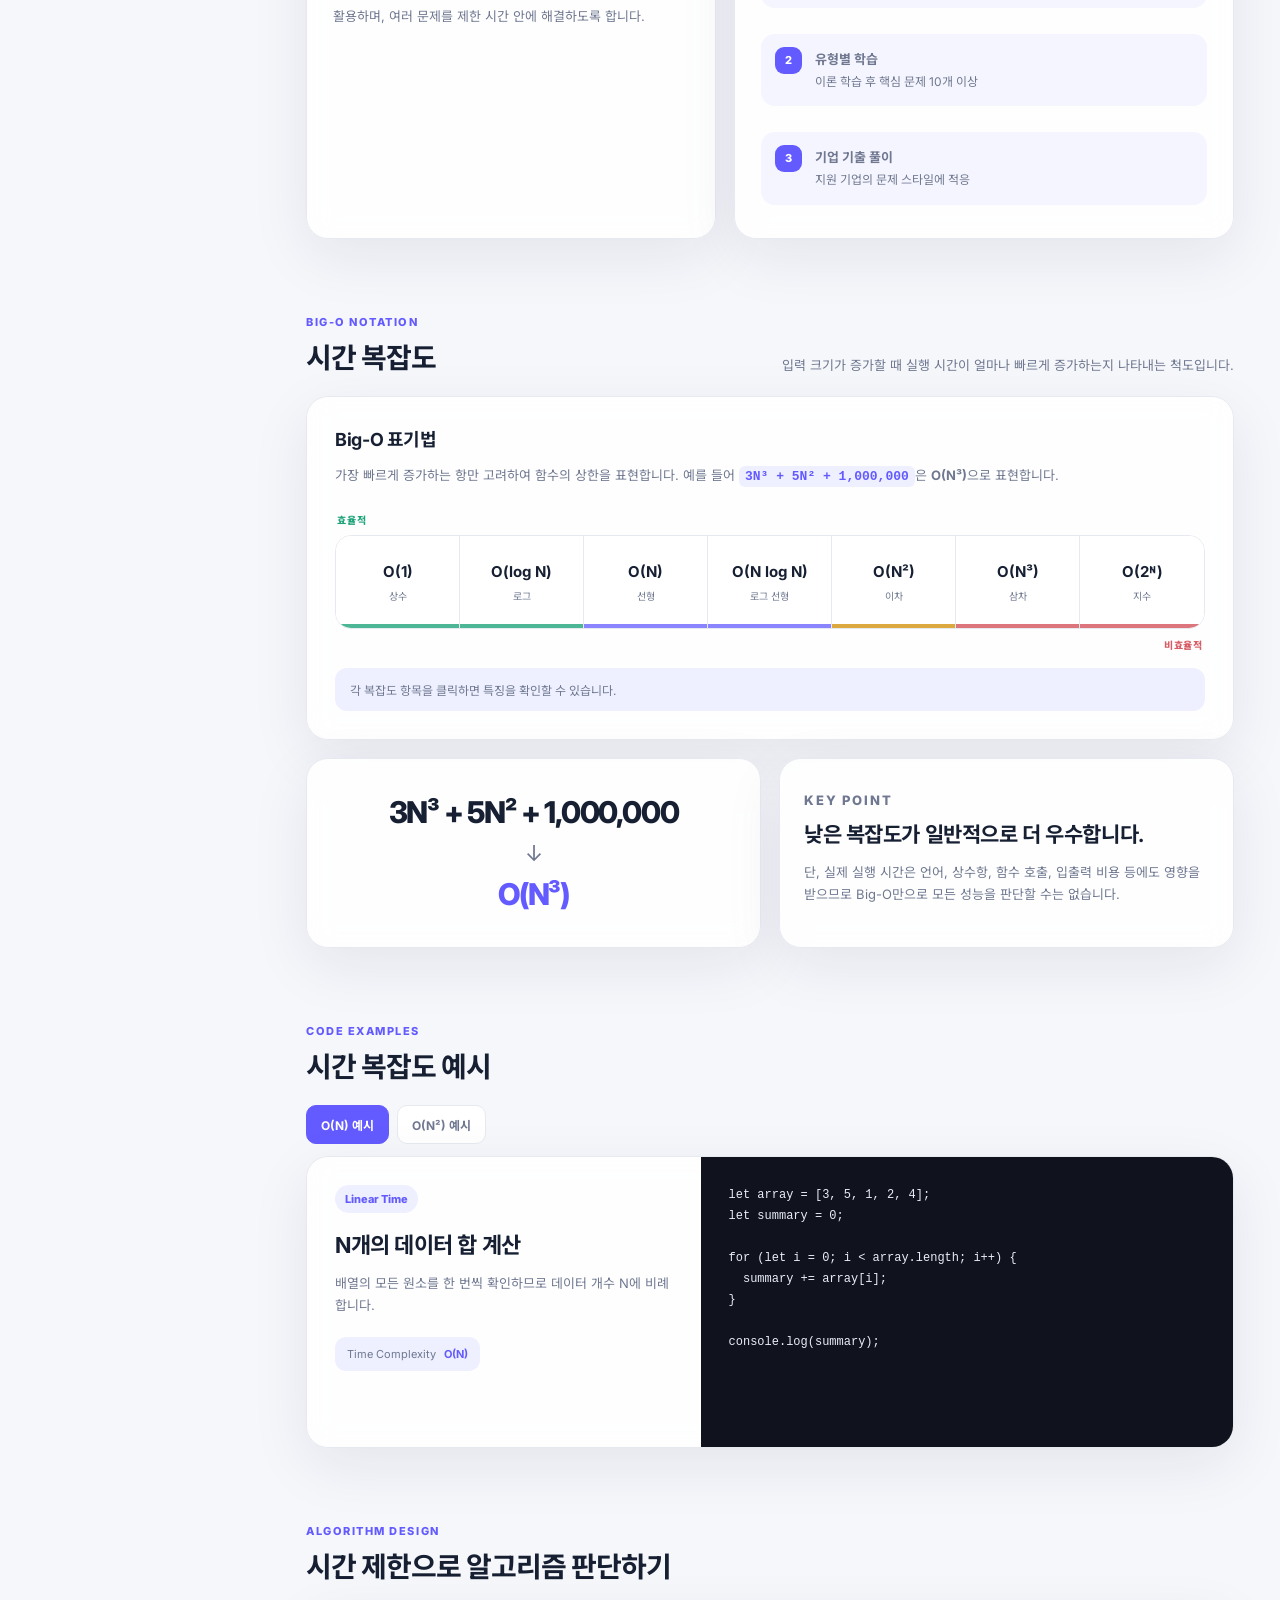
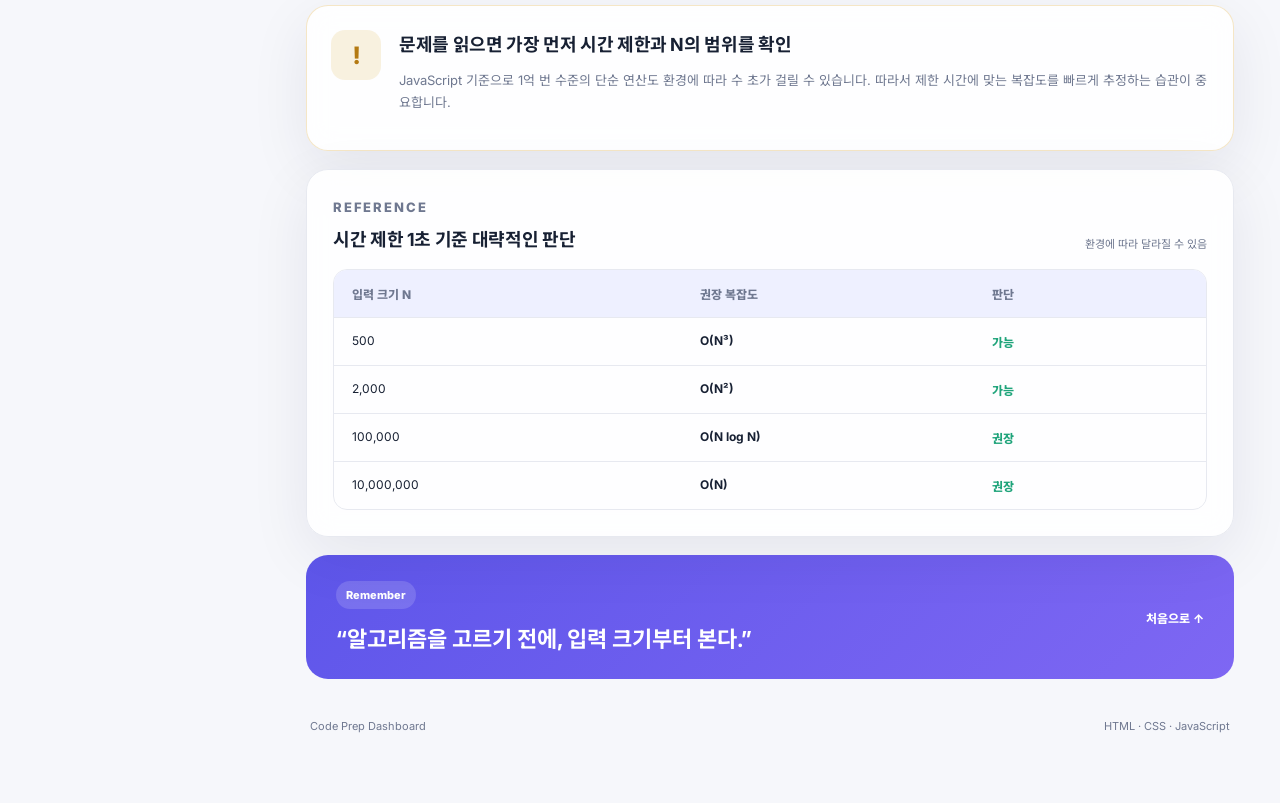
==== commit 79e37b2a: "Add files via upload" ====
--- a/01_fundamentals/ch01-JavaScript-basics/01-coding-test-overview/study/index.html
+++ b/01_fundamentals/ch01-JavaScript-basics/01-coding-test-overview/study/index.html
@@ -13,16 +13,16 @@
   <meta property="og:site_name" content="Code Prep" />
   <meta property="og:title" content="코딩테스트, 한눈에 정리하기" />
   <meta property="og:description" content="알고리즘 코딩테스트부터 시간 복잡도, Big-O, 코드 예시와 실전 팁까지 한눈에 정리한 학습 대시보드" />
-  <meta property="og:image" content="https://YOUR-DOMAIN.com/og-image.png" />
+  <meta property="og:image" content="https://woooooohh1.github.io/codingTest/01_fundamentals/ch01-JavaScript-basics/01-coding-test-overview/study/assets/og-image.png" />
   <meta property="og:image:width" content="1200" />
   <meta property="og:image:height" content="630" />
-  <meta property="og:url" content="https://YOUR-DOMAIN.com/" />
+  <meta property="og:url" content="https://woooooohh1.github.io/codingTest/01_fundamentals/ch01-JavaScript-basics/01-coding-test-overview/study/index.html" />
 
   <!-- Optional: Twitter / other messengers -->
   <meta name="twitter:card" content="summary_large_image" />
   <meta name="twitter:title" content="코딩테스트, 한눈에 정리하기" />
   <meta name="twitter:description" content="알고리즘 · 시간 복잡도 · 코드 예시 · 실전 팁" />
-  <meta name="twitter:image" content="https://YOUR-DOMAIN.com/og-image.png" />
+  <meta name="twitter:image" content="https://woooooohh1.github.io/codingTest/01_fundamentals/ch01-JavaScript-basics/01-coding-test-overview/study/assets/og-image.png" />
 
   <title>코딩테스트 학습 대시보드</title>
   <link rel="preconnect" href="https://fonts.googleapis.com">
@@ -63,7 +63,19 @@
           <h1>코딩테스트, 한눈에 정리하기</h1>
         </div>
         <div class="topbar-actions">
-          <button id="themeBtn" class="icon-btn" aria-label="테마 변경">☀</button>
+          <button id="themeBtn" class="icon-btn theme-toggle" type="button" aria-label="라이트 모드로 전환" aria-pressed="true" title="테마 변경">
+            <span class="theme-icon theme-icon-sun" aria-hidden="true">
+              <svg viewBox="0 0 24 24" role="img" focusable="false">
+                <circle cx="12" cy="12" r="3.75"></circle>
+                <path d="M12 2.25v2.1M12 19.65v2.1M21.75 12h-2.1M4.35 12h-2.1M18.9 5.1l-1.5 1.5M6.6 17.4l-1.5 1.5M18.9 18.9l-1.5-1.5M6.6 6.6 5.1 5.1"></path>
+              </svg>
+            </span>
+            <span class="theme-icon theme-icon-moon" aria-hidden="true">
+              <svg viewBox="0 0 24 24" role="img" focusable="false">
+                <path d="M20.1 15.55A8.45 8.45 0 0 1 8.45 3.9a8.5 8.5 0 1 0 11.65 11.65Z"></path>
+              </svg>
+            </span>
+          </button>
           <a class="primary-btn" href="#complexity">Big-O 보기 →</a>
         </div>
       </header>
--- a/01_fundamentals/ch01-JavaScript-basics/01-coding-test-overview/study/style.css
+++ b/01_fundamentals/ch01-JavaScript-basics/01-coding-test-overview/study/style.css
@@ -1070,3 +1070,156 @@
     padding-top: 148px !important;
   }
 }
+
+
+/* =========================
+   Animated sun / moon theme toggle
+
+   The previous version approximated an arc with translateX/translateY keyframes.
+   That produces a slightly bent / uneven trajectory because each segment is
+   interpolated independently. This version uses ONE fixed pivot below the
+   button and rotates the whole icon around it, so the path is a real circle.
+   ========================= */
+.theme-toggle {
+  position: relative;
+  overflow: hidden;
+  isolation: isolate;
+  padding: 0;
+  transition: background-color .35s ease, border-color .35s ease, box-shadow .35s ease, transform .2s ease;
+}
+
+.theme-toggle:hover:not(.is-animating) {
+  transform: translateY(-1px);
+  box-shadow: 0 10px 28px rgba(30, 35, 65, .13);
+}
+
+.theme-toggle.is-animating {
+  transform: none;
+  pointer-events: none;
+}
+
+.theme-toggle:focus-visible {
+  outline: 3px solid rgba(99, 91, 255, .28);
+  outline-offset: 3px;
+}
+
+.theme-icon {
+  position: absolute;
+  inset: 0;
+  display: grid;
+  place-items: center;
+  pointer-events: none;
+  /* Pivot is below the button. Rotating around this point creates a true arc. */
+  transform-origin: 50% calc(50% + 26px);
+  will-change: transform, opacity;
+  backface-visibility: hidden;
+}
+
+.theme-icon svg {
+  width: 22px;
+  height: 22px;
+  overflow: visible;
+  transition: transform .2s ease;
+}
+
+.theme-icon-sun svg {
+  fill: none;
+  stroke: #f59e0b;
+  stroke-width: 1.8;
+  stroke-linecap: round;
+}
+
+.theme-icon-moon svg {
+  fill: #7c83ff;
+  stroke: none;
+}
+
+/* Resting state: the icon for the next theme sits exactly in the center. */
+body.dark .theme-icon-sun,
+body:not(.dark) .theme-icon-moon {
+  transform: rotate(0deg);
+  opacity: 1;
+}
+
+/* Keep the inactive icon parked below the left horizon. */
+body.dark .theme-icon-moon,
+body:not(.dark) .theme-icon-sun {
+  transform: rotate(-62deg);
+  opacity: 0;
+}
+
+/*
+   One shared circular orbit:
+     incoming: left/below horizon -> center
+     outgoing: center -> right/below horizon
+
+   Because only rotate() changes and transform-origin never changes, there are
+   no hand-drawn translate points and therefore no kink in the trajectory.
+*/
+@keyframes theme-rise-from-west {
+  0% {
+    transform: rotate(-62deg);
+    opacity: 0;
+  }
+  18% {
+    opacity: .15;
+  }
+  42% {
+    opacity: 1;
+  }
+  100% {
+    transform: rotate(0deg);
+    opacity: 1;
+  }
+}
+
+@keyframes theme-set-to-east {
+  0% {
+    transform: rotate(0deg);
+    opacity: 1;
+  }
+  58% {
+    opacity: 1;
+  }
+  82% {
+    opacity: .2;
+  }
+  100% {
+    transform: rotate(62deg);
+    opacity: 0;
+  }
+}
+
+/* light -> dark: moon sets east, sun rises west */
+.theme-toggle.to-dark .theme-icon-moon {
+  animation: theme-set-to-east .66s cubic-bezier(.45, 0, .35, 1) both;
+}
+.theme-toggle.to-dark .theme-icon-sun {
+  animation: theme-rise-from-west .66s .08s cubic-bezier(.2, .7, .25, 1) both;
+}
+
+/* dark -> light: sun sets east, moon rises west */
+.theme-toggle.to-light .theme-icon-sun {
+  animation: theme-set-to-east .66s cubic-bezier(.45, 0, .35, 1) both;
+}
+.theme-toggle.to-light .theme-icon-moon {
+  animation: theme-rise-from-west .66s .08s cubic-bezier(.2, .7, .25, 1) both;
+}
+
+.theme-toggle:hover:not(.is-animating) .theme-icon svg {
+  transform: scale(1.08);
+}
+
+.theme-toggle.is-animating .theme-icon svg {
+  transform: none;
+  transition: none;
+}
+
+@media (prefers-reduced-motion: reduce) {
+  .theme-toggle,
+  .theme-toggle .theme-icon,
+  .theme-toggle .theme-icon svg {
+    transition: none !important;
+    animation: none !important;
+  }
+}
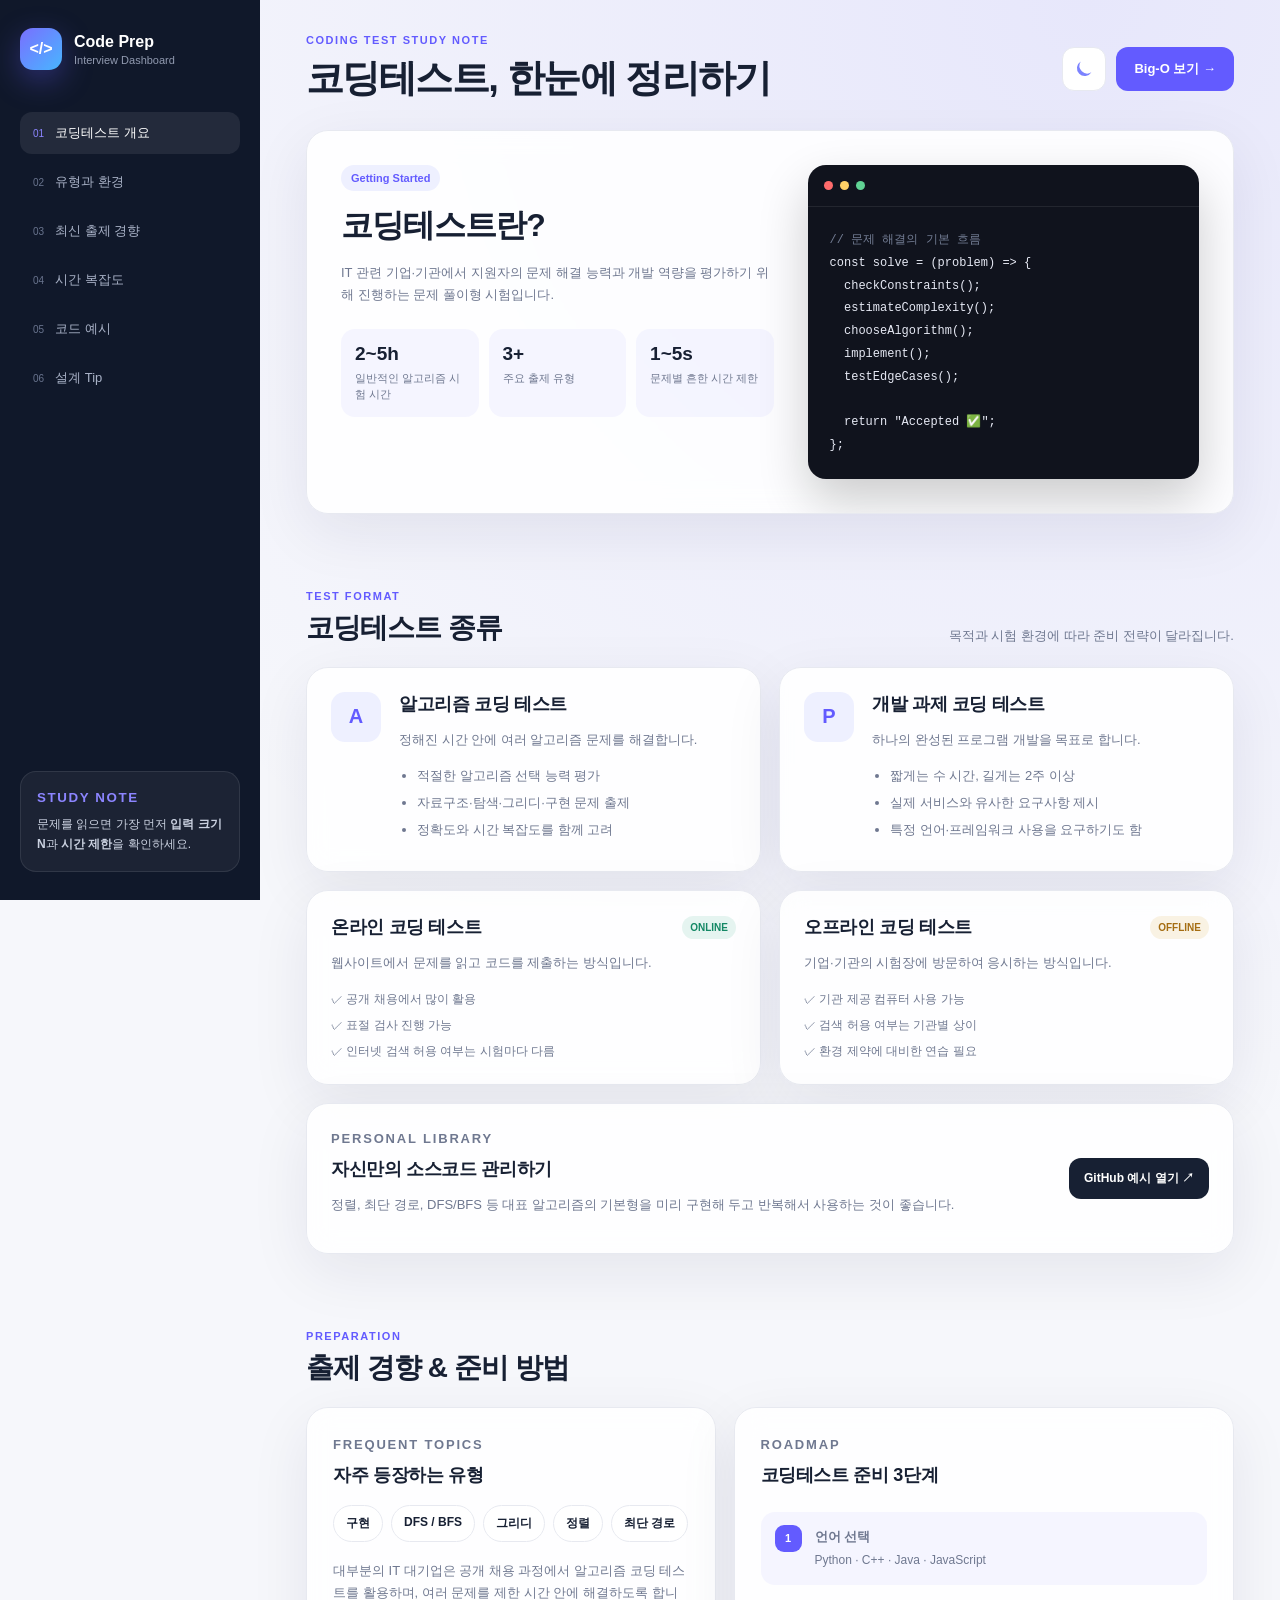
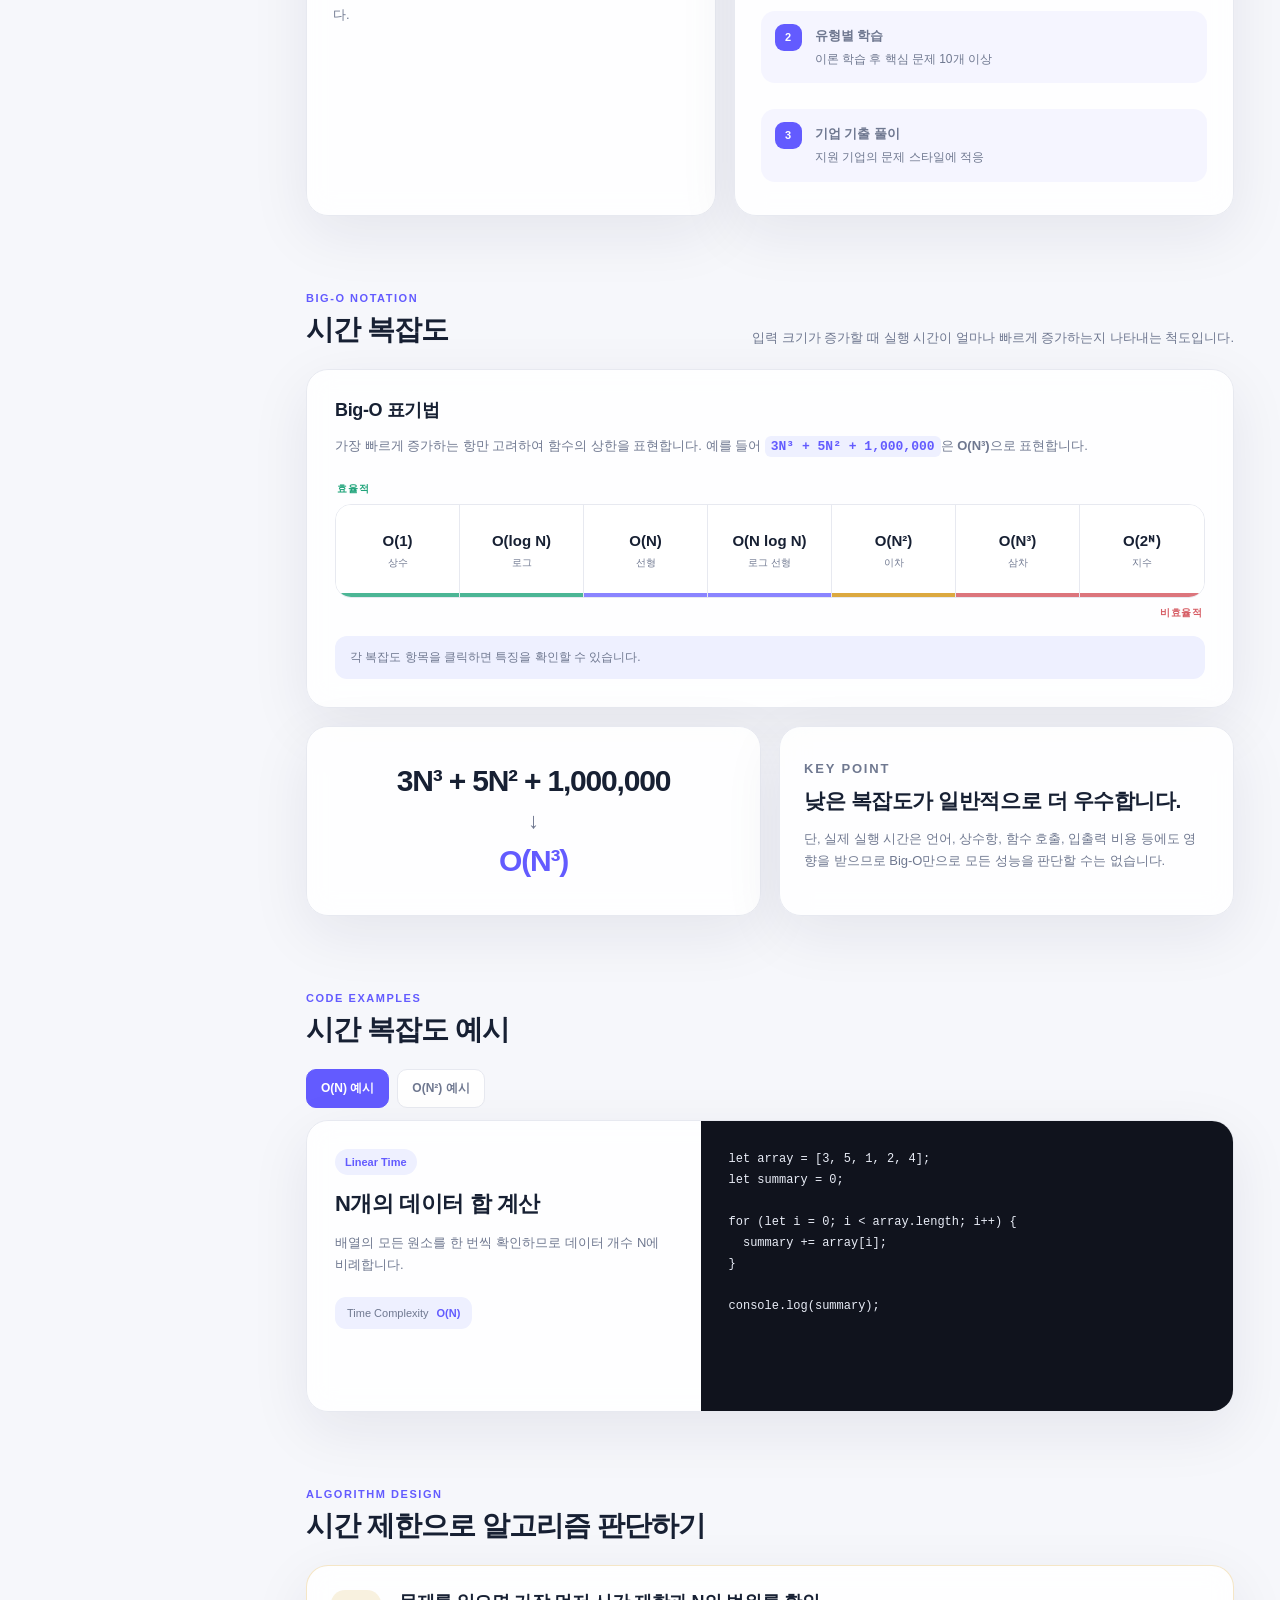
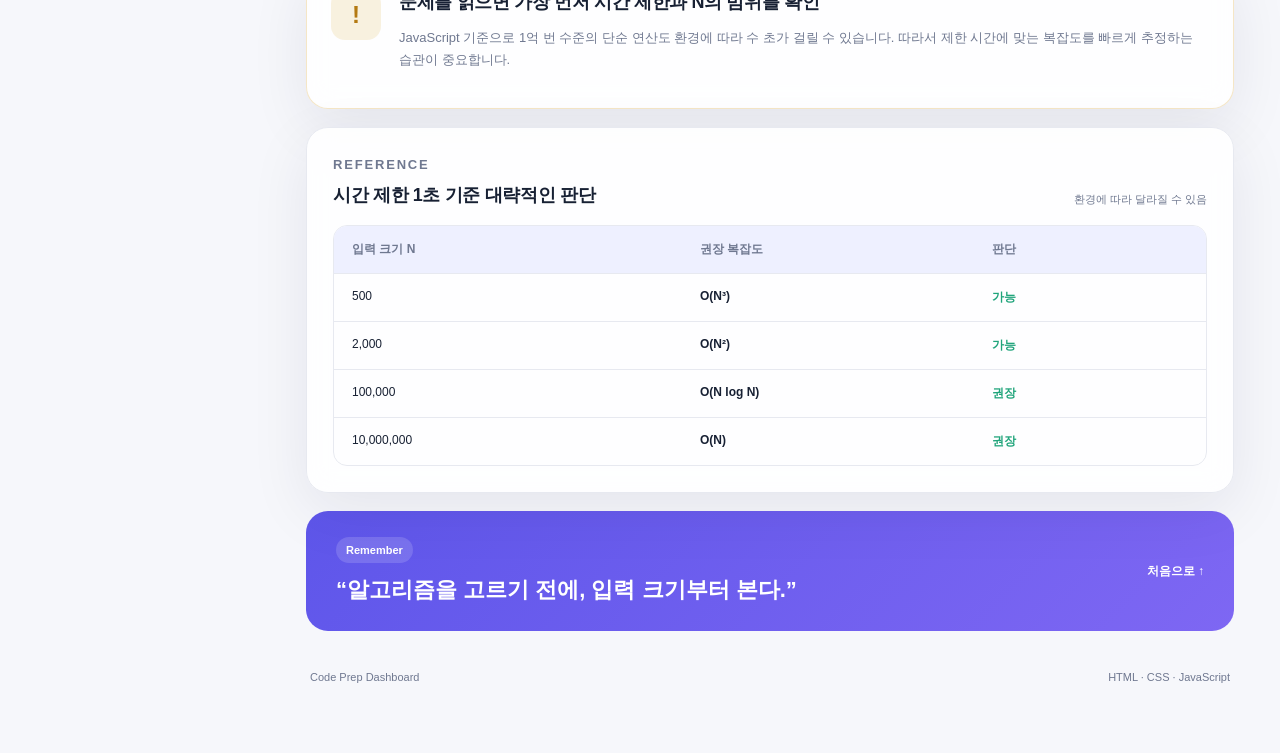
==== commit cda8e11e: "Add files via upload" ====
--- a/01_fundamentals/ch01-JavaScript-basics/01-coding-test-overview/study/index.html
+++ b/01_fundamentals/ch01-JavaScript-basics/01-coding-test-overview/study/index.html
@@ -1,6 +1,7 @@
 <!DOCTYPE html>
 <html lang="ko">
 <head>
+  <meta name="description" content="알고리즘 코딩테스트부터 시간 복잡도, Big-O, 코드 예시와 실전 팁까지 한눈에 정리한 학습 대시보드">
   <meta charset="UTF-8" />
   <meta name="viewport" content="width=device-width, initial-scale=1.0" />
 
@@ -25,9 +26,6 @@
   <meta name="twitter:image" content="https://woooooohh1.github.io/codingTest/01_fundamentals/ch01-JavaScript-basics/01-coding-test-overview/study/assets/og-image.png" />
 
   <title>코딩테스트 학습 대시보드</title>
-  <link rel="preconnect" href="https://fonts.googleapis.com">
-  <link rel="preconnect" href="https://fonts.gstatic.com" crossorigin>
-  <link href="https://fonts.googleapis.com/css2?family=Inter:wght@400;500;600;700;800&family=Noto+Sans+KR:wght@400;500;600;700;800&display=swap" rel="stylesheet">
   <link rel="stylesheet" href="./style.css" />
 </head>
 <body class="dark">
--- a/01_fundamentals/ch01-JavaScript-basics/01-coding-test-overview/study/style.css
+++ b/01_fundamentals/ch01-JavaScript-basics/01-coding-test-overview/study/style.css
@@ -20,7 +20,7 @@
 
 body {
   margin: 0;
-  font-family: "Inter", "Noto Sans KR", sans-serif;
+  font-family: -apple-system, BlinkMacSystemFont, "Segoe UI", "Apple SD Gothic Neo", "Noto Sans KR", "Malgun Gothic", Arial, sans-serif;
   background:
     radial-gradient(circle at 85% 0%, rgba(99,91,255,.10), transparent 28%),
     var(--bg);
